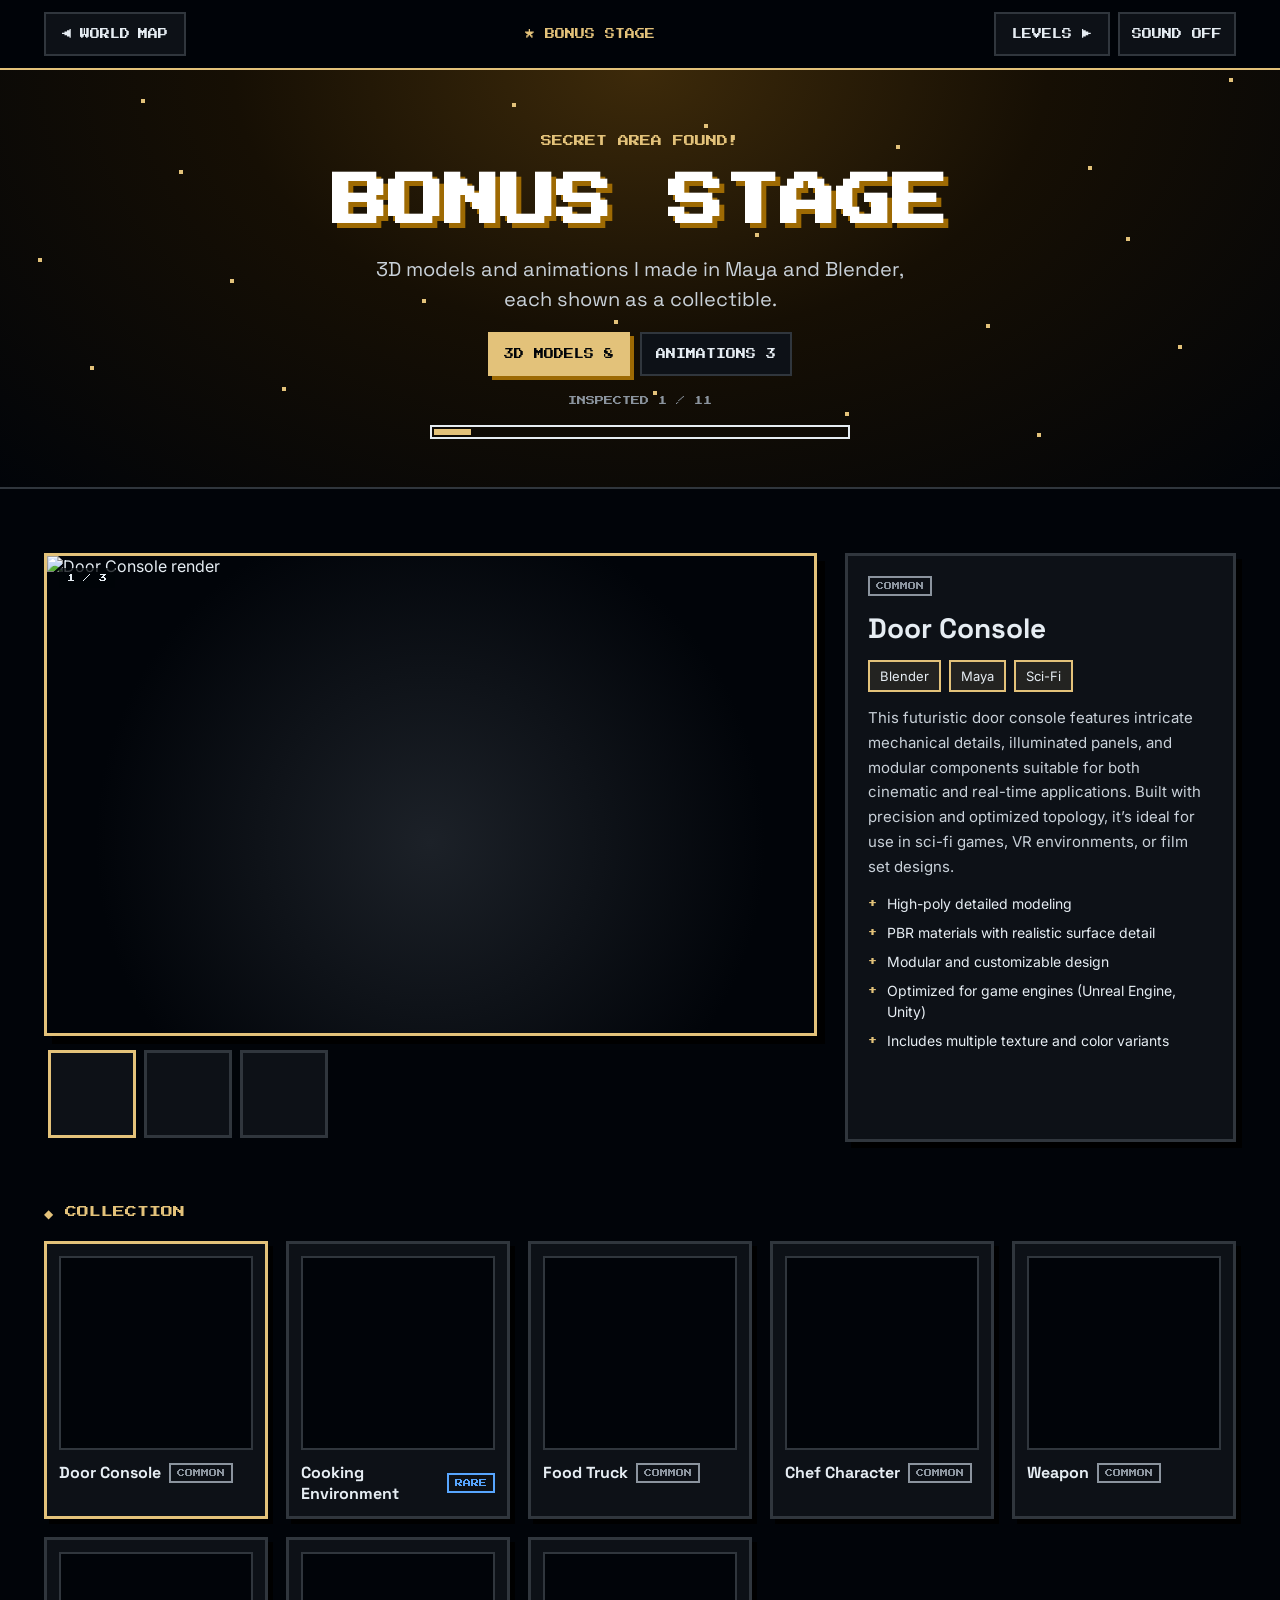
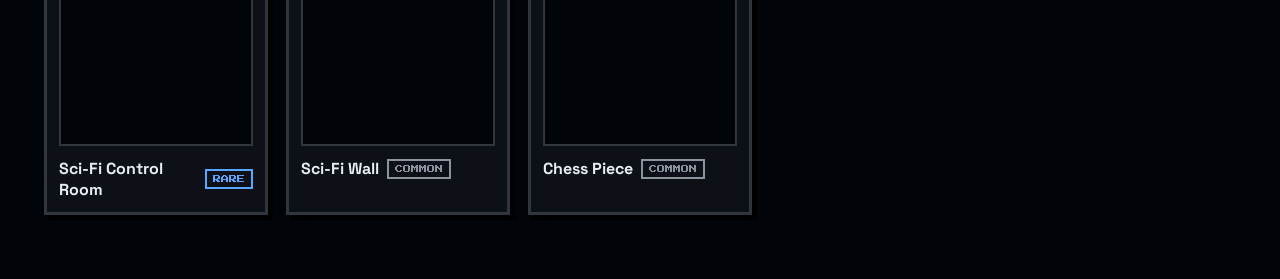
==== bonus.html @ 2e6eb554 "Initial commit: portfolio site Co-Authored-By: Claude Opus 5.5 <noreply@anthropic.com>" ====
<!doctype html>
<html lang="en">
<head>
<meta charset="utf-8">
<meta name="viewport" content="width=device-width, initial-scale=1">
<title>Bonus Stage — 3D Art &amp; Animation · AGSAPAULA</title>
<meta name="description" content="3D models and animations by Angelo Sapaula.">
<link rel="icon" href="data:image/svg+xml,%3Csvg xmlns='http://www.w3.org/2000/svg' viewBox='0 0 16 16'%3E%3Crect width='16' height='16' fill='%23E3C27A'/%3E%3Ctext x='8' y='12' font-size='9' text-anchor='middle' fill='%23010409' font-family='monospace' font-weight='bold'%3EAG%3C/text%3E%3C/svg%3E">
<link rel="preconnect" href="https://fonts.googleapis.com">
<link rel="preconnect" href="https://fonts.gstatic.com" crossorigin>
<link href="https://fonts.googleapis.com/css2?family=Press+Start+2P&family=Space+Grotesk:wght@500;700&family=Inter:wght@400;500;600&display=swap" rel="stylesheet">
<link rel="stylesheet" href="css/base.css">
<link rel="stylesheet" href="css/pages.css">
</head>
<body>

<header class="topbar gold">
  <div class="topbar-in">
    <a class="btn btn-ghost" href="index.html">◀ <span class="hide-sm">WORLD </span>MAP</a>
    <div class="topbar-mid"><span class="px" style="font-size:10px;color:#E3C27A">★ BONUS STAGE</span></div>
    <div class="topbar-right">
      <a class="btn btn-ghost" href="level.html">LEVELS ▶</a>
      <button type="button" class="btn btn-ghost sq hide-sm" id="soundBtn" aria-label="Turn chiptune sound on"><span data-sound-text>SOUND OFF</span></button>
    </div>
  </div>
</header>

<main>
  <section class="bonus-hero" aria-label="Bonus stage intro">
    <div id="stars" aria-hidden="true"></div>
    <div class="bonus-hero-in">
      <span class="px" style="font-size:11px;color:#E3C27A;animation:blink 1.2s steps(1) infinite">SECRET AREA FOUND!</span>
      <h1>BONUS STAGE</h1>
      <p class="display" style="margin:0;font-size:clamp(17px,2vw,20px);line-height:1.5;color:#C9D1D9;max-width:560px">3D models and animations I made in Maya and Blender, each shown as a collectible.</p>
      <div class="tabs" role="tablist" aria-label="Collection" id="tabs"></div>
      <span class="px" style="font-size:9px;color:#8B949E">INSPECTED <span id="got">0</span> / <span id="total">0</span></span>
      <div style="width:min(420px,100%);height:14px;border:2px solid #E6EDF3;padding:2px"><div id="gotBar" style="height:100%;width:0;background:#E3C27A;transition:width .4s"></div></div>
    </div>
  </section>

  <section class="section" aria-label="Inspect selected piece">
    <div class="container inspect">
      <div class="viewer">
        <div class="viewer-main" id="viewer"></div>
        <div class="viewer-thumbs" id="thumbs"></div>
      </div>
      <div class="details panel">
        <span class="rarity" id="dRarity" style="align-self:flex-start"></span>
        <h2 id="dTitle"></h2>
        <div class="tags" id="dTags"></div>
        <p id="dDesc"></p>
        <ul id="dFeat"></ul>
      </div>
    </div>
  </section>

  <section class="section" aria-label="Collection" style="padding-top:0">
    <div class="container">
      <span class="sec-label" style="color:#E3C27A">◆ COLLECTION</span>
      <div class="collection" id="collection"></div>
    </div>
  </section>
</main>

<script src="js/data.js"></script>
<script src="js/common.js"></script>
<script src="js/bonus.js"></script>
</body>
</html>
---- css/base.css ----
/* ===== Shared base: palette, fonts, buttons, keyframes ===== */
:root {
  --bg: #010409;
  --panel: #0D1117;
  --panel-2: #161B22;
  --line: #30363D;
  --line-2: #484F58;
  --text: #E6EDF3;
  --text-2: #C9D1D9;
  --muted: #8B949E;
  --blue: #1F6FEB;
  --blue-2: #58A6FF;
  --blue-3: #79C0FF;
  --green: #3FB950;
  --red: #F85149;
  --gold: #E3C27A;
  --purple: #A371F7;
  --pixel: 'Press Start 2P', monospace;
  --display: 'Space Grotesk', system-ui, sans-serif;
  --body: Inter, system-ui, -apple-system, Segoe UI, sans-serif;
  --mono: 'JetBrains Mono', ui-monospace, Consolas, monospace;
}
*, *::before, *::after { box-sizing: border-box; }
html { scroll-behavior: auto; }
body { margin: 0; background: var(--bg); color: var(--text); font-family: var(--body); -webkit-font-smoothing: antialiased; }
img { max-width: 100%; display: block; }
[hidden] { display: none !important; }
a { color: var(--blue-2); }
a:hover { color: var(--blue-3); }
button { font: inherit; }
:focus-visible { outline: 3px solid var(--blue-3); outline-offset: 3px; }

.px { font-family: var(--pixel); line-height: 1.5; }
.display { font-family: var(--display); }
.sr-only { position: absolute; width: 1px; height: 1px; padding: 0; margin: -1px; overflow: hidden; clip: rect(0 0 0 0); white-space: nowrap; border: 0; }

/* Pixel buttons */
.btn {
  font-family: var(--pixel); font-size: 10px; line-height: 1.4; text-decoration: none; cursor: pointer;
  display: inline-flex; align-items: center; justify-content: center; gap: 8px; min-height: 44px;
  padding: 12px 16px; border: 0; transition: transform .2s, box-shadow .2s, background .2s;
}
.btn:hover { transform: translate(-2px, -2px); }
.btn:active { transform: translate(2px, 2px); box-shadow: none !important; }
.btn-blue { background: var(--blue); color: #fff; box-shadow: 4px 4px 0 #000; }
.btn-blue:hover { color: #fff; }
.btn-white { background: #fff; color: var(--bg); box-shadow: 4px 4px 0 var(--blue); }
.btn-white:hover { color: var(--bg); }
.btn-ghost { background: var(--panel); color: var(--text); border: 2px solid var(--line); }
.btn-ghost:hover { color: var(--text); border-color: var(--blue-2); }
.btn-gold { background: var(--gold); color: var(--bg); box-shadow: 4px 4px 0 #9E6A03; }

.chip { display: inline-block; padding: 6px 10px; border: 2px solid var(--blue); background: rgba(31,111,235,.12); font-size: 13px; }

/* Pixel island (shared) */
.island { width: 124px; height: 76px; position: relative; flex: none; }
.island .i-ripple { position: absolute; left: -16px; right: -16px; top: 10px; height: 66px; border-radius: 50%; border: 2px solid rgba(121,192,255,.55); }
.island .i-cliff { position: absolute; left: 0; right: 0; top: 16px; height: 56px; border-radius: 50%; background: #7A5A2E; }
.island .i-sand { position: absolute; left: 0; right: 0; top: 4px; height: 56px; border-radius: 50%; background: #E3C27A; box-shadow: inset 0 -4px 0 #C9A55E; }
.island .i-grass { position: absolute; left: 14px; right: 14px; top: 9px; height: 40px; border-radius: 50%; background: #3FB950; box-shadow: inset 0 -5px 0 rgba(0,0,0,.18); }
.island .i-tree { position: absolute; shape-rendering: crispEdges; }
.island .i-tree.a { left: 20px; top: -6px; width: 20px; height: 26px; }
.island .i-tree.b { right: 22px; top: 2px; width: 16px; height: 21px; }
.island .i-sign { position: absolute; left: 50%; top: 20px; transform: translateX(-50%); font-family: var(--pixel); font-size: 11px; color: #fff; background: #6B4423; border: 2px solid #3D2412; padding: 4px 6px; box-shadow: 0 3px 0 #3D2412; }

@keyframes blink { 0%,49% { opacity: 1 } 50%,100% { opacity: 0 } }
@keyframes bob { 0%,100% { transform: translateY(0) } 50% { transform: translateY(-6px) } }
@keyframes ripple { 0% { transform: scale(.92); opacity: .7 } 100% { transform: scale(1.28); opacity: 0 } }
@keyframes waves { from { background-position: 0 0, 40px 25px } to { background-position: 80px 0, 120px 25px } }
@keyframes pop { from { opacity: 0; transform: translateY(18px) scale(.97) } to { opacity: 1; transform: none } }
@keyframes eq { 0%,100% { height: 4px } 50% { height: 12px } }
@keyframes twinkle { 0%,100% { opacity: .25 } 50% { opacity: 1 } }

.sea-waves { position: absolute; inset: 0; pointer-events: none;
  background-image: radial-gradient(ellipse 12px 3px at 50% 50%, rgba(121,192,255,.35) 60%, transparent 64%), radial-gradient(ellipse 8px 2px at 50% 50%, rgba(121,192,255,.22) 60%, transparent 64%);
  background-size: 80px 50px, 80px 50px; animation: waves 6s linear infinite; }

/* Modal (contact + lightbox) */
.modal { position: fixed; inset: 0; z-index: 200; display: none; align-items: center; justify-content: center; padding: 16px; background: rgba(1,4,9,.82); backdrop-filter: blur(6px); -webkit-backdrop-filter: blur(6px); }
.modal.open { display: flex; }
.modal-box { width: min(560px, 100%); max-height: calc(100vh - 32px); overflow: auto; background: var(--panel); border: 3px solid var(--blue); box-shadow: 8px 8px 0 #000; padding: 24px; display: flex; flex-direction: column; gap: 16px; animation: pop .3s ease both; }
.modal-head { display: flex; justify-content: space-between; align-items: center; gap: 12px; }
.modal-close { width: 44px; height: 44px; border: 2px solid var(--line); background: var(--bg); color: var(--text); cursor: pointer; font-family: var(--pixel); font-size: 12px; }
.field { display: flex; flex-direction: column; gap: 8px; }
.field label { font-family: var(--pixel); font-size: 9px; color: var(--muted); }
.field input, .field textarea { font: inherit; font-size: 16px; color: var(--text); background: var(--bg); border: 2px solid var(--line); padding: 12px; }
.field input:focus, .field textarea:focus { outline: none; border-color: var(--blue-2); }
.field textarea { min-height: 130px; resize: vertical; }
.form-status { font-size: 14px; min-height: 20px; }

@media (prefers-reduced-motion: reduce) {
  *, *::before, *::after { animation-duration: .001ms !important; animation-iteration-count: 1 !important; transition: none !important; }
}
---- css/pages.css ----
/* ===== Level page + Bonus stage ===== */
.topbar { position: sticky; top: 0; z-index: 50; background: rgba(1,4,9,.9); backdrop-filter: blur(12px); -webkit-backdrop-filter: blur(12px); border-bottom: 2px solid var(--blue); }
.topbar.gold { border-bottom-color: var(--gold); }
.topbar-in { max-width: 1240px; margin: 0 auto; padding: 12px 24px; display: flex; gap: 12px; align-items: center; justify-content: space-between; }
.topbar-mid { display: flex; align-items: center; gap: 14px; min-width: 0; overflow: hidden; white-space: nowrap; }
.topbar-right { display: flex; gap: 8px; align-items: center; }
.sq { min-width: 44px; padding: 0 12px; }
.container { max-width: 1240px; margin: 0 auto; padding: 0 24px; }
.section { padding: 64px 0; }
.sec-label { font-family: var(--pixel); font-size: 12px; display: block; margin-bottom: 20px; }
.sec-row { display: flex; justify-content: space-between; align-items: baseline; gap: 12px; flex-wrap: wrap; margin-bottom: 20px; }
.sec-row .sec-label { margin: 0; }
.panel { background: var(--panel); border: 3px solid var(--line); box-shadow: 6px 6px 0 #000; }

.reveal { opacity: 0; transform: translateY(32px); transition: opacity .6s ease, transform .6s ease; }
.reveal.in { opacity: 1; transform: none; }
@keyframes enter { from { opacity: 0; transform: translateY(16px) } to { opacity: 1; transform: none } }
.entering { animation: enter .45s ease both; }

/* Hero */
.lv-hero { position: relative; overflow: hidden; background: radial-gradient(ellipse at 70% 40%, #0D4A80 0%, #072A52 45%, #031326 100%); border-bottom: 2px solid var(--blue); }
.lv-hero-in { position: relative; max-width: 1240px; margin: 0 auto; padding: 72px 24px 64px; display: flex; flex-wrap: wrap; gap: 48px; align-items: center; }
.lv-hero-text { flex: 1 1 520px; min-width: 0; display: flex; flex-direction: column; gap: 20px; }
.lv-hero h1 { margin: 0; font-family: var(--pixel); font-size: clamp(26px, 5vw, 60px); line-height: 1.2; color: #fff; text-shadow: 5px 5px 0 var(--blue); word-break: break-word; }
.lv-hero .lead { margin: 0; font-family: var(--display); font-size: clamp(18px, 2vw, 21px); line-height: 1.5; max-width: 600px; }
.facts { display: grid; grid-template-columns: repeat(auto-fit, minmax(140px, 1fr)); gap: 8px; max-width: 640px; }
.facts div { background: rgba(1,4,9,.6); border: 2px solid var(--line); padding: 12px; display: flex; flex-direction: column; gap: 8px; }
.facts span { font-family: var(--pixel); font-size: 8px; color: var(--muted); }
.facts b { font-weight: 600; font-size: 15px; }
.lv-hero-art { flex: 0 1 420px; min-width: 0; position: relative; }
.cover-frame { position: relative; border: 3px solid var(--gold); box-shadow: 8px 8px 0 #000; background: var(--panel) center/cover no-repeat; aspect-ratio: 16/10; }
.cover-frame .island { position: absolute; left: -30px; bottom: -40px; transform: scale(1.3); animation: bob 4s ease-in-out infinite; }
.hero-actions { display: flex; flex-wrap: wrap; gap: 12px; padding-top: 6px; }

/* Cutscene */
.tv-frame { padding: 10px; background: #1C2128; border: 3px solid var(--line); box-shadow: 8px 8px 0 #000; }
.video-box { position: relative; width: 100%; aspect-ratio: 16/9; background: var(--panel); overflow: hidden; }
.video-box iframe { position: absolute; inset: 0; width: 100%; height: 100%; border: 0; }
.video-poster { position: absolute; inset: 0; width: 100%; height: 100%; border: 0; padding: 0; cursor: pointer; background: #0D1117 center/cover no-repeat; display: flex; align-items: center; justify-content: center; flex-direction: column; gap: 14px; color: #fff; }
.video-poster::before { content: ''; position: absolute; inset: 0; background: rgba(1,4,9,.45); transition: background .2s; }
.video-poster:hover::before { background: rgba(1,4,9,.25); }
.video-poster > * { position: relative; }
.video-poster svg { transition: transform .2s; filter: drop-shadow(0 6px 14px #000); }
.video-poster:hover svg { transform: scale(1.1); }

/* Quest log */
.quest { display: flex; flex-wrap: wrap; gap: 40px; }
.quest-l { flex: 1 1 260px; }
.quest-l h2 { margin: 0; font-family: var(--display); font-size: 34px; }
.quest-r { flex: 2 1 520px; min-width: 0; padding: 24px; display: flex; flex-direction: column; gap: 16px; }
.quest-r p { margin: 0; font-size: 17px; line-height: 1.7; color: var(--text-2); }
.contrib { border-left: 4px solid var(--green); padding: 4px 0 4px 16px; }
.contrib span { font-family: var(--pixel); font-size: 8px; color: var(--green); display: block; margin-bottom: 8px; }
.tags { display: flex; flex-wrap: wrap; gap: 8px; }

/* Abilities */
.grid-auto { display: grid; grid-template-columns: repeat(auto-fit, minmax(280px, 1fr)); gap: 18px; }
.ability { padding: 16px; display: flex; flex-direction: column; gap: 12px; transition: transform .25s, border-color .25s, box-shadow .25s; }
.ability:hover { transform: translateY(-4px); border-color: var(--blue-2); box-shadow: 0 12px 30px rgba(31,111,235,.25); }
.ability .thumb { aspect-ratio: 4/3; background: var(--bg) center/cover no-repeat; border: 2px solid var(--line); }
.ability .row { display: flex; justify-content: space-between; align-items: center; }
.ability .n { font-family: var(--pixel); font-size: 9px; color: var(--muted); }
.rarity { font-family: var(--pixel); font-size: 8px; padding: 4px 6px; border: 2px solid currentColor; }
.ability strong { font-family: var(--display); font-size: 18px; line-height: 1.35; }

/* Stats */
.stats-band { background: var(--panel); border-top: 2px solid var(--line); border-bottom: 2px solid var(--line); }
.stat { background: var(--bg); border: 3px solid var(--blue); padding: 20px; display: flex; flex-direction: column; gap: 12px; box-shadow: 6px 6px 0 #000; }
.stat .v { font-family: var(--pixel); font-size: 26px; color: #fff; text-shadow: 3px 3px 0 var(--blue); }
.stat .k { font-family: var(--pixel); font-size: 8px; line-height: 1.6; color: var(--muted); }

/* Boss */
.boss-box { background: var(--panel); border: 3px solid var(--red); box-shadow: 8px 8px 0 #000, 0 0 40px rgba(248,81,73,.12); padding: 24px; display: grid; grid-template-columns: repeat(auto-fit, minmax(240px, 1fr)); gap: 12px; }
.boss-box div { background: var(--bg); border: 2px solid var(--line); padding: 16px; display: flex; flex-direction: column; gap: 8px; }
.boss-box span { font-family: var(--pixel); font-size: 9px; }
.boss-box p { margin: 0; font-size: 15px; line-height: 1.6; color: var(--text-2); }

/* Loot gallery */
.loot-wrap { display: flex; flex-wrap: wrap; gap: 20px; align-items: flex-start; }
.loot-main { flex: 999 1 560px; min-width: 0; aspect-ratio: 16/9; border: 3px solid var(--gold); box-shadow: 6px 6px 0 #000; background: var(--panel) center/contain no-repeat; cursor: zoom-in; padding: 0; }
.loot-grid { flex: 1 1 280px; display: grid; grid-template-columns: repeat(3, minmax(0, 1fr)); gap: 8px; max-height: 520px; overflow: auto; padding: 4px; }
.loot-slot { aspect-ratio: 1; padding: 0; cursor: pointer; background: var(--panel) center/cover no-repeat; border: 3px solid var(--line); transition: border-color .2s, box-shadow .2s; }
.loot-slot:hover { border-color: var(--gold); }
.loot-slot.on { border-color: var(--gold); box-shadow: 0 0 16px rgba(227,194,122,.5); }

/* Source code */
.code-box { background: var(--bg); border: 3px solid var(--purple); box-shadow: 6px 6px 0 #000; }
.code-tabs { display: flex; gap: 4px; padding: 8px; background: var(--panel); border-bottom: 2px solid var(--line); overflow-x: auto; }
.code-tabs button { flex: none; height: 40px; padding: 0 14px; cursor: pointer; font-family: var(--mono); font-size: 13px; background: transparent; color: var(--text-2); border: 1px solid var(--line); }
.code-tabs button.on { background: var(--purple); color: var(--bg); border-color: var(--purple); }
.code-head { display: flex; justify-content: space-between; align-items: center; gap: 12px; padding: 12px 16px; border-bottom: 1px solid #21262D; }
.code-head span { font-size: 13px; color: var(--muted); }
.copy { font-family: var(--pixel); font-size: 8px; padding: 8px 10px; background: var(--panel); color: var(--text); border: 1px solid var(--line); cursor: pointer; }
pre.code { margin: 0; padding: 16px 20px; max-height: 520px; overflow: auto; font-family: var(--mono); font-size: 13px; line-height: 1.65; color: var(--text-2); tab-size: 4; }
pre.code .kw { color: #FF7B72; } pre.code .ty { color: #79C0FF; } pre.code .st { color: #A5D6FF; } pre.code .cm { color: #8B949E; font-style: italic; } pre.code .nu { color: #79C0FF; }

/* Level complete */
.complete { background: linear-gradient(var(--panel), var(--bg)); border-top: 2px solid var(--blue); }
.complete-in { padding: 64px 24px 80px; display: flex; flex-direction: column; align-items: center; gap: 24px; text-align: center; }
.complete-row { display: flex; flex-wrap: wrap; gap: 14px; justify-content: center; align-items: center; width: 100%; }
.nav-card { flex: 1 1 260px; max-width: 360px; min-height: 96px; display: flex; flex-direction: column; justify-content: center; gap: 8px; padding: 16px 20px; background: var(--panel); border: 3px solid var(--line); color: var(--text); text-decoration: none; transition: transform .25s, border-color .25s; }
.nav-card:hover { transform: translateY(-4px); border-color: var(--blue-2); color: var(--text); }
.nav-card.next { border-color: var(--green); align-items: flex-end; text-align: right; }
.nav-card span { font-family: var(--pixel); font-size: 8px; color: var(--muted); }
.nav-card.next span { color: var(--green); }
.nav-card b { font-family: var(--display); font-size: 20px; }

/* Lightbox */
.lightbox img { max-width: min(1200px, 100%); max-height: calc(100vh - 120px); border: 3px solid var(--gold); background: var(--panel); }
.lightbox .lb-in { display: flex; flex-direction: column; align-items: center; gap: 12px; }
.lightbox .lb-bar { display: flex; gap: 8px; align-items: center; }

/* Bonus stage */
.bonus-hero { position: relative; overflow: hidden; background: radial-gradient(ellipse at 50% 0%, #3D2A0A 0%, #160F04 45%, #010409 100%); border-bottom: 2px solid var(--line); }
.bonus-hero-in { position: relative; max-width: 1240px; margin: 0 auto; padding: 64px 24px 48px; display: flex; flex-direction: column; align-items: center; gap: 18px; text-align: center; }
.bonus-hero h1 { margin: 0; font-family: var(--pixel); font-size: clamp(26px, 4.6vw, 56px); line-height: 1.2; color: #fff; text-shadow: 5px 5px 0 #9E6A03; }
.star { position: absolute; width: 4px; height: 4px; background: var(--gold); animation: twinkle 2s infinite; }
.tabs { display: flex; flex-wrap: wrap; gap: 10px; justify-content: center; }
.tab { font-family: var(--pixel); font-size: 10px; min-height: 44px; padding: 0 14px; cursor: pointer; background: var(--panel); color: var(--text); border: 2px solid var(--line); }
.tab.on { background: var(--gold); color: var(--bg); border-color: var(--gold); box-shadow: 4px 4px 0 #9E6A03; }
.inspect { display: flex; flex-wrap: wrap; gap: 28px; align-items: stretch; }
.viewer { flex: 3 1 560px; min-width: 0; display: flex; flex-direction: column; gap: 10px; }
.viewer-main { position: relative; aspect-ratio: 16/10; border: 3px solid var(--gold); box-shadow: 8px 8px 0 #000; background: radial-gradient(circle at 50% 60%, #1C2128, #010409 70%); overflow: hidden; }
.viewer-main img, .viewer-main iframe { position: absolute; inset: 0; width: 100%; height: 100%; object-fit: contain; border: 0; }
.viewer-main .vtag { position: absolute; left: 12px; top: 12px; font-family: var(--pixel); font-size: 8px; color: var(--text); background: rgba(1,4,9,.75); padding: 6px 8px; z-index: 2; }
.viewer-thumbs { display: flex; gap: 8px; overflow-x: auto; padding: 4px; }
.viewer-thumbs button { flex: none; width: 88px; aspect-ratio: 1; padding: 0; cursor: pointer; background: var(--panel) center/cover no-repeat; border: 3px solid var(--line); }
.viewer-thumbs button.on { border-color: var(--gold); }
.viewer-thumbs .vid { display: flex; align-items: center; justify-content: center; font-family: var(--pixel); font-size: 8px; color: #fff; background: var(--blue); border-color: var(--blue); }
.details { flex: 1 1 320px; min-width: 0; padding: 20px; display: flex; flex-direction: column; gap: 14px; }
.details h2 { margin: 0; font-family: var(--display); font-size: 28px; }
.details p { margin: 0; font-size: 15px; line-height: 1.65; color: var(--text-2); }
.details ul { margin: 0; padding: 0; list-style: none; display: flex; flex-direction: column; gap: 8px; }
.details li { display: flex; gap: 10px; font-size: 14px; line-height: 1.5; }
.details li::before { content: '+'; font-family: var(--pixel); font-size: 9px; color: var(--gold); padding-top: 4px; }
.collection { display: grid; grid-template-columns: repeat(auto-fill, minmax(220px, 1fr)); gap: 18px; }
.collectible { display: flex; flex-direction: column; gap: 12px; padding: 12px; cursor: pointer; background: var(--panel); border: 3px solid var(--line); box-shadow: 5px 5px 0 #000; color: var(--text); text-align: left; transition: transform .25s, border-color .25s, box-shadow .25s; }
.collectible:hover { transform: translateY(-4px) rotate(-.5deg); border-color: var(--gold); box-shadow: 0 12px 30px rgba(227,194,122,.2); }
.collectible.on { border-color: var(--gold); }
.collectible .thumb { aspect-ratio: 1; width: 100%; background: var(--bg) center/cover no-repeat; border: 2px solid var(--line); }
.collectible .row { display: flex; justify-content: space-between; align-items: center; gap: 8px; }
.collectible b { font-family: var(--display); font-size: 16px; }

@media (max-width: 640px) {
  .topbar-in { padding: 10px 12px; gap: 8px; }
  .topbar-mid .px:last-child { display: none; }
  .hide-sm { display: none !important; }
  .container { padding: 0 16px; }
  .section { padding: 44px 0; }
  .lv-hero-in { padding: 44px 16px 48px; gap: 32px; }
  .cover-frame .island { display: none; }
  .quest-r { padding: 16px; }
  .loot-grid { grid-template-columns: repeat(4, minmax(0, 1fr)); max-height: none; }
  .boss-box { padding: 14px; }
  pre.code { font-size: 12px; }
  .bonus-hero-in { padding: 44px 16px 36px; }
  .collection { grid-template-columns: repeat(2, minmax(0, 1fr)); gap: 10px; }
  .collectible { padding: 8px; gap: 8px; }
  .collectible .row { flex-direction: column; align-items: flex-start; }
  .collectible b { font-size: 14px; }
  .grid-auto { grid-template-columns: 1fr 1fr; gap: 10px; }
  .ability { padding: 10px; gap: 8px; }
  .ability strong { font-size: 14px; }
}
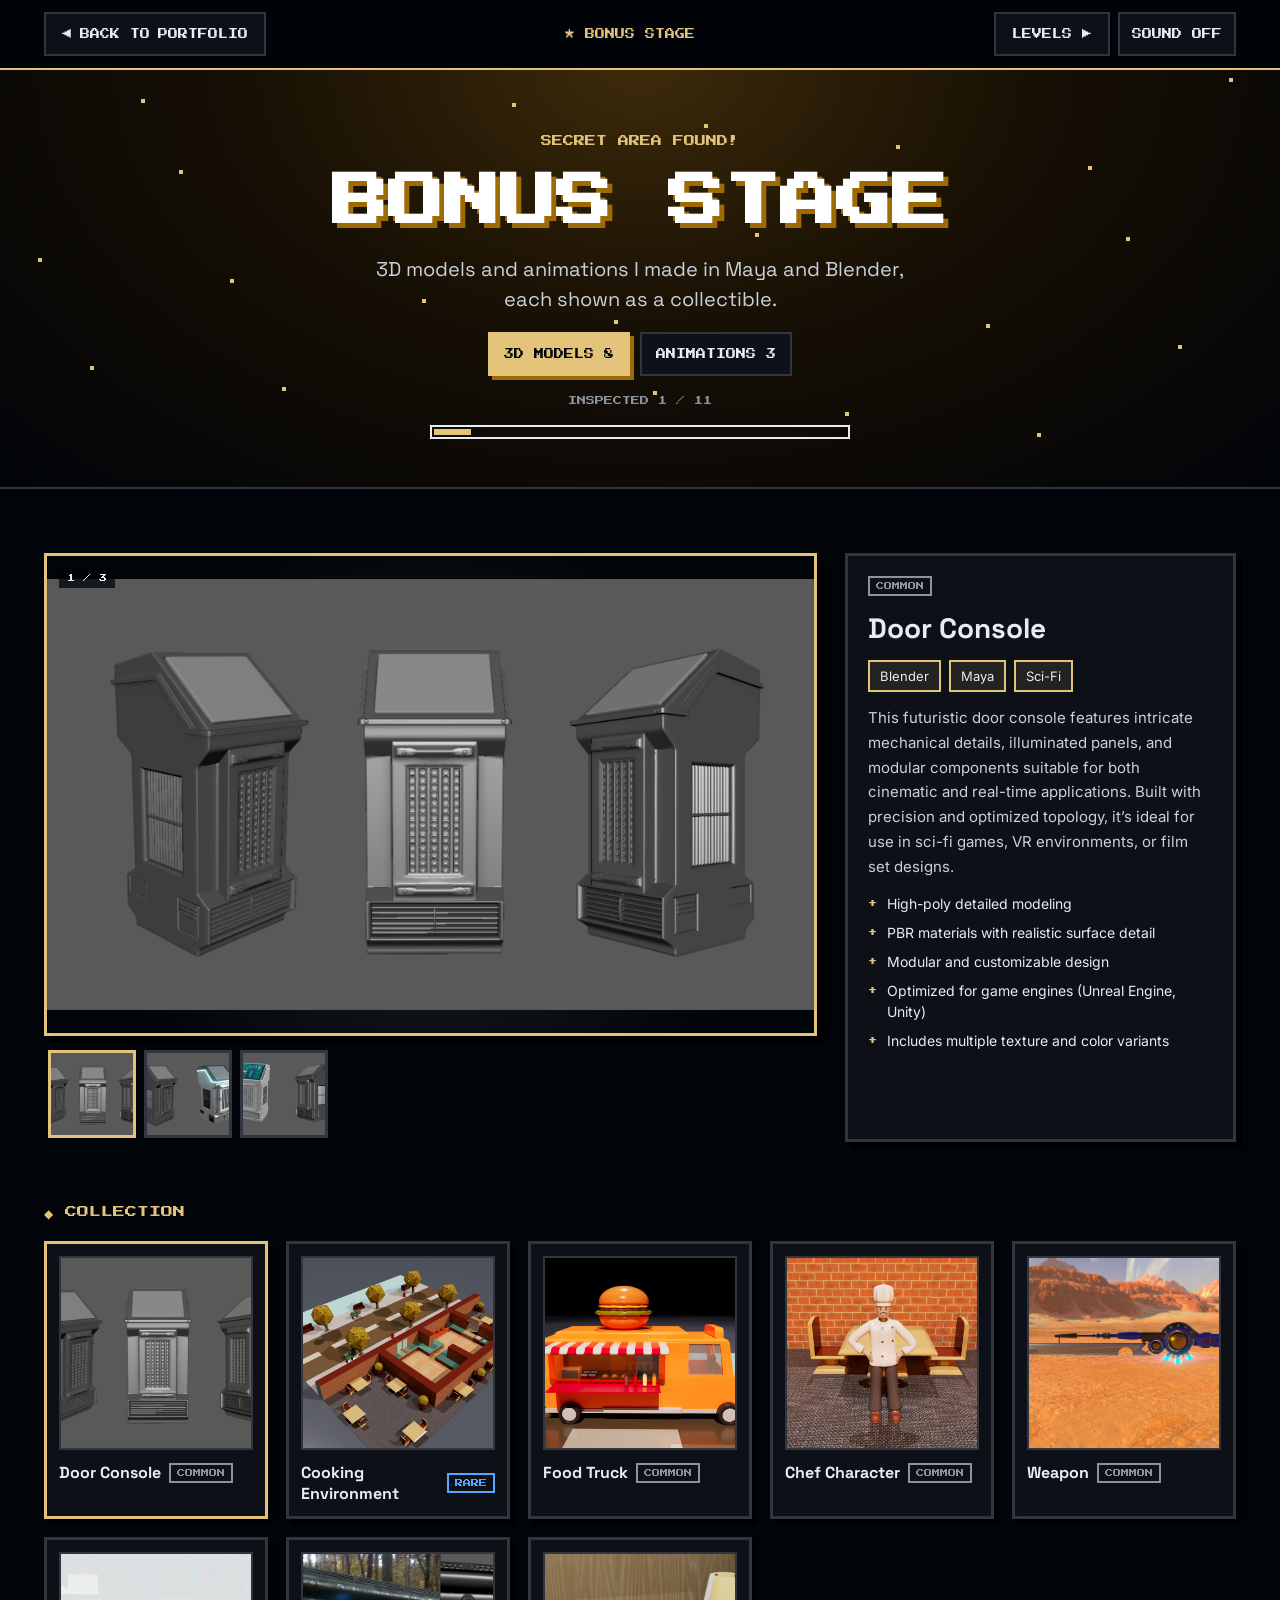
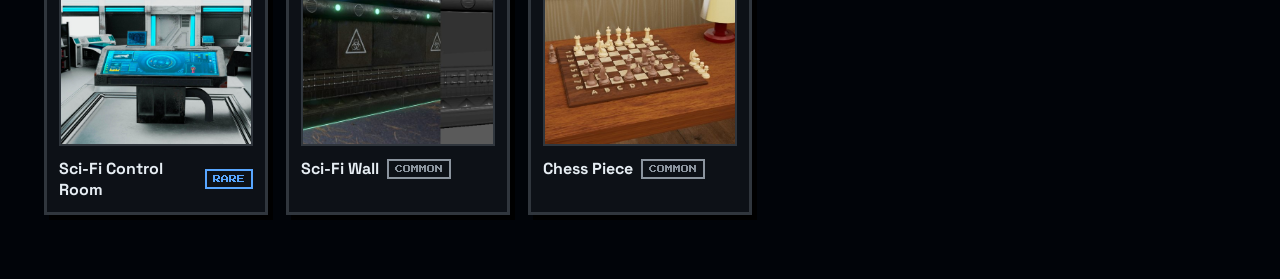
==== commit d5010e5c: "Redesign home page with intro, side dock nav and featured project - New home page: TV/console intro," ====
--- a/bonus.html
+++ b/bonus.html
@@ -5,7 +5,7 @@
 <meta name="viewport" content="width=device-width, initial-scale=1">
 <title>Bonus Stage — 3D Art &amp; Animation · AGSAPAULA</title>
 <meta name="description" content="3D models and animations by Angelo Sapaula.">
-<link rel="icon" href="data:image/svg+xml,%3Csvg xmlns='http://www.w3.org/2000/svg' viewBox='0 0 16 16'%3E%3Crect width='16' height='16' fill='%23E3C27A'/%3E%3Ctext x='8' y='12' font-size='9' text-anchor='middle' fill='%23010409' font-family='monospace' font-weight='bold'%3EAG%3C/text%3E%3C/svg%3E">
+<link rel="icon" type="image/svg+xml" href="favicon.svg">
 <link rel="preconnect" href="https://fonts.googleapis.com">
 <link rel="preconnect" href="https://fonts.gstatic.com" crossorigin>
 <link href="https://fonts.googleapis.com/css2?family=Press+Start+2P&family=Space+Grotesk:wght@500;700&family=Inter:wght@400;500;600&display=swap" rel="stylesheet">
@@ -16,7 +16,7 @@
 
 <header class="topbar gold">
   <div class="topbar-in">
-    <a class="btn btn-ghost" href="index.html">◀ <span class="hide-sm">WORLD </span>MAP</a>
+    <a class="btn btn-ghost" href="index.html?level=9">◀ <span class="hide-sm">BACK TO </span>PORTFOLIO</a>
     <div class="topbar-mid"><span class="px" style="font-size:10px;color:#E3C27A">★ BONUS STAGE</span></div>
     <div class="topbar-right">
       <a class="btn btn-ghost" href="level.html">LEVELS ▶</a>
--- a/css/pages.css
+++ b/css/pages.css
@@ -30,6 +30,20 @@
 .lv-hero-art { flex: 0 1 420px; min-width: 0; position: relative; }
 .cover-frame { position: relative; border: 3px solid var(--gold); box-shadow: 8px 8px 0 #000; background: var(--panel) center/cover no-repeat; aspect-ratio: 16/10; }
 .cover-frame .island { position: absolute; left: -30px; bottom: -40px; transform: scale(1.3); animation: bob 4s ease-in-out infinite; }
+.lv-hero.sky-hero { background: var(--sky); border-bottom: 0; }
+.lv-hero.sky-hero .sea-waves { display: none; }
+.lv-hero.sky-hero::before { content: ''; position: absolute; inset: 0 0 30% 0; pointer-events: none; opacity: var(--stars, 0); background-image: radial-gradient(#fff 1px, transparent 1.4px), radial-gradient(#CFE3FF 1px, transparent 1.4px), radial-gradient(#fff .8px, transparent 1.2px); background-size: 160px 120px, 110px 90px, 70px 60px; background-position: 0 0, 50px 40px, 20px 15px; }
+.lv-hero.sky-hero::after { content: ''; position: absolute; inset: 0; pointer-events: none; background: linear-gradient(90deg, rgba(1,4,9,.55) 0%, rgba(1,4,9,.28) 45%, rgba(1,4,9,0) 70%), linear-gradient(180deg, rgba(13,17,23,0) 70%, var(--bg, #0D1117) 100%); }
+.lv-hero.sky-hero .lv-hero-in { z-index: 1; padding-bottom: 120px; }
+.lv-hero.sky-hero h1 { text-shadow: 5px 5px 0 #26317E, 0 2px 14px rgba(1,4,9,.5); }
+.lv-hero.sky-hero .lead { text-shadow: 0 1px 2px rgba(1,4,9,.7), 0 0 12px rgba(1,4,9,.45); color: #fff; }
+.lv-hero.sky-hero #hWorld { color: #fff !important; text-shadow: 0 1px 2px rgba(1,4,9,.8); }
+.hero-island { position: absolute; left: 50%; bottom: -96px; width: 300px; height: 232px; transform: translateX(-50%); z-index: 2; pointer-events: none; animation: islandBobH 4.5s ease-in-out infinite; }
+.hero-island .pix-island { position: absolute; inset: 0; width: 100%; height: 100%; shape-rendering: crispEdges; overflow: visible; filter: drop-shadow(0 10px 10px rgba(0,0,0,.35)); }
+.hero-island-glow { position: absolute; left: 50%; top: 62%; width: 460px; height: 170px; margin: -85px 0 0 -230px; border-radius: 50%; background: radial-gradient(ellipse, rgba(140,210,255,.28), rgba(140,210,255,0) 70%); }
+.lv-hero-art { padding-bottom: 150px; }
+.cover-frame { z-index: 3; }
+@keyframes islandBobH { 0%, 100% { transform: translateX(-50%) translateY(0) } 50% { transform: translateX(-50%) translateY(-8px) } }
 .hero-actions { display: flex; flex-wrap: wrap; gap: 12px; padding-top: 6px; }
 
 /* Cutscene */
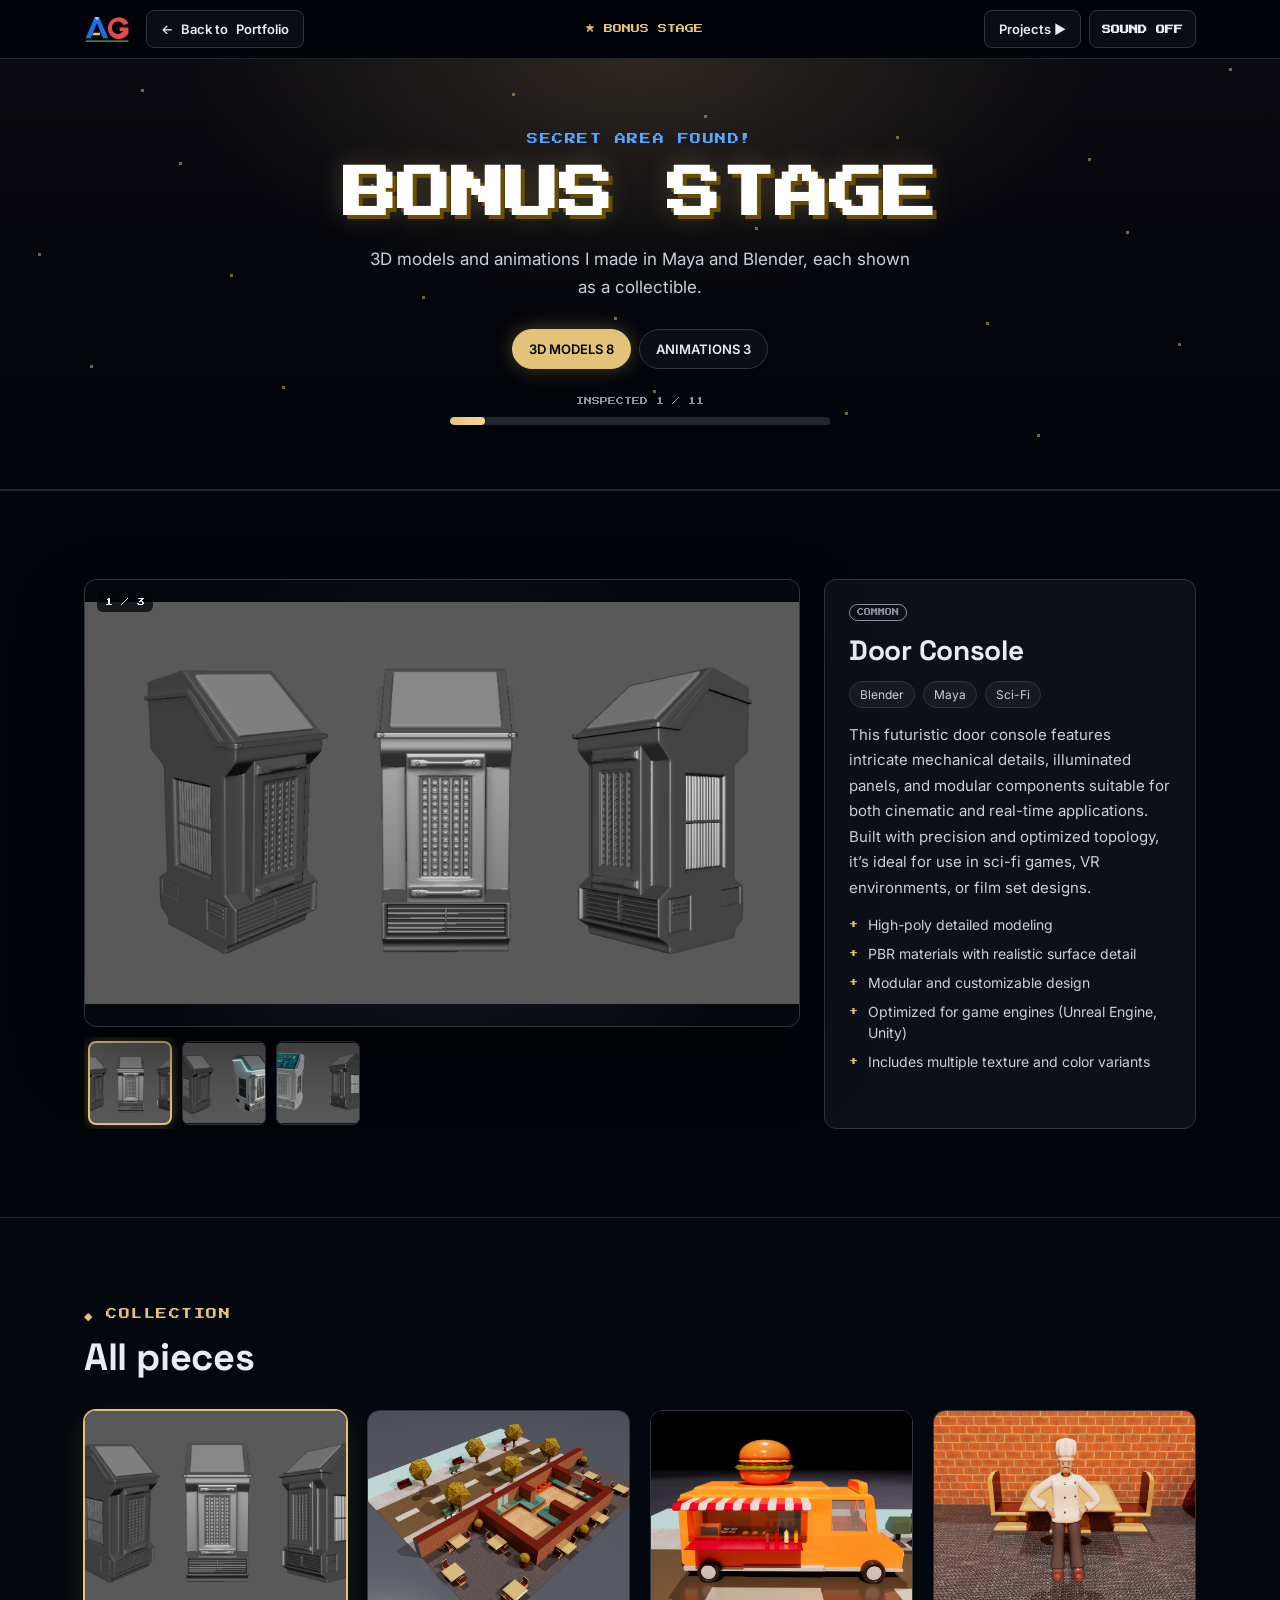
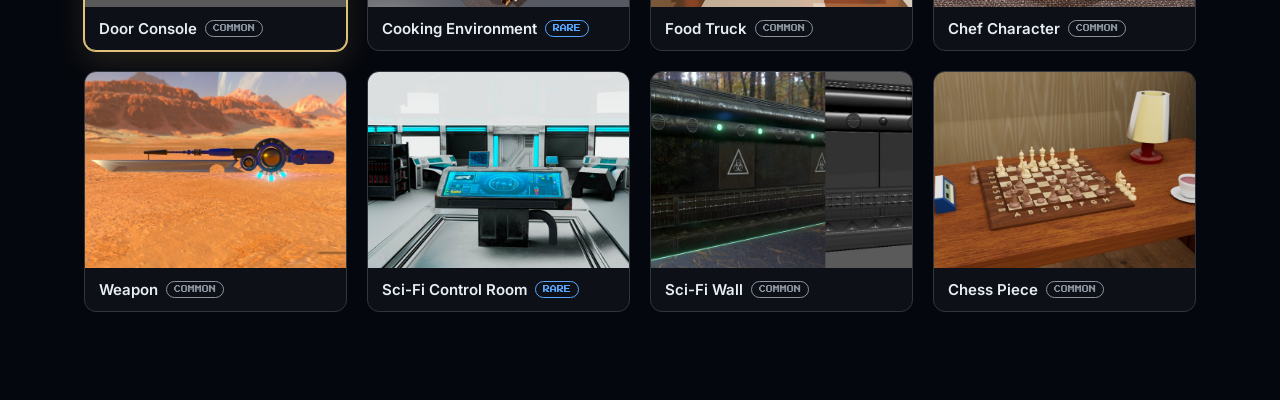
==== commit 224525b6: "Restyle project and bonus pages, add console-style project picker, LinkedIn - Project pages match th" ====
--- a/bonus.html
+++ b/bonus.html
@@ -11,15 +11,19 @@
 <link href="https://fonts.googleapis.com/css2?family=Press+Start+2P&family=Space+Grotesk:wght@500;700&family=Inter:wght@400;500;600&display=swap" rel="stylesheet">
 <link rel="stylesheet" href="css/base.css">
 <link rel="stylesheet" href="css/pages.css">
+<link rel="stylesheet" href="css/level.css">
 </head>
-<body>
+<body class="lv bonus-page">
 
-<header class="topbar gold">
+<header class="topbar">
   <div class="topbar-in">
-    <a class="btn btn-ghost" href="index.html?level=9">◀ <span class="hide-sm">BACK TO </span>PORTFOLIO</a>
-    <div class="topbar-mid"><span class="px" style="font-size:10px;color:#E3C27A">★ BONUS STAGE</span></div>
+    <div class="lv-brand">
+      <a href="index.html" aria-label="Angelo Sapaula, home"><img src="logo.svg" alt="" width="46" height="28"></a>
+      <a class="btn btn-ghost" href="index.html?level=9">← <span class="hide-sm">Back to </span>Portfolio</a>
+    </div>
+    <div class="topbar-mid"><span class="px" id="tbLevel" style="color:var(--gold)">★ BONUS STAGE</span></div>
     <div class="topbar-right">
-      <a class="btn btn-ghost" href="level.html">LEVELS ▶</a>
+      <a class="btn btn-ghost" href="level.html">Projects ▶</a>
       <button type="button" class="btn btn-ghost sq hide-sm" id="soundBtn" aria-label="Turn chiptune sound on"><span data-sound-text>SOUND OFF</span></button>
     </div>
   </div>
@@ -29,12 +33,14 @@
   <section class="bonus-hero" aria-label="Bonus stage intro">
     <div id="stars" aria-hidden="true"></div>
     <div class="bonus-hero-in">
-      <span class="px" style="font-size:11px;color:#E3C27A;animation:blink 1.2s steps(1) infinite">SECRET AREA FOUND!</span>
+      <span class="eyebrow px bonus-found">SECRET AREA FOUND!</span>
       <h1>BONUS STAGE</h1>
-      <p class="display" style="margin:0;font-size:clamp(17px,2vw,20px);line-height:1.5;color:#C9D1D9;max-width:560px">3D models and animations I made in Maya and Blender, each shown as a collectible.</p>
+      <p class="lead">3D models and animations I made in Maya and Blender, each shown as a collectible.</p>
       <div class="tabs" role="tablist" aria-label="Collection" id="tabs"></div>
-      <span class="px" style="font-size:9px;color:#8B949E">INSPECTED <span id="got">0</span> / <span id="total">0</span></span>
-      <div style="width:min(420px,100%);height:14px;border:2px solid #E6EDF3;padding:2px"><div id="gotBar" style="height:100%;width:0;background:#E3C27A;transition:width .4s"></div></div>
+      <div class="bonus-progress">
+        <span class="px">INSPECTED <span id="got">0</span> / <span id="total">0</span></span>
+        <div class="bonus-bar"><div id="gotBar"></div></div>
+      </div>
     </div>
   </section>
 
@@ -54,9 +60,9 @@
     </div>
   </section>
 
-  <section class="section" aria-label="Collection" style="padding-top:0">
+  <section class="section" aria-label="Collection">
     <div class="container">
-      <span class="sec-label" style="color:#E3C27A">◆ COLLECTION</span>
+      <div class="lv-head"><div><p class="eyebrow px" style="color:var(--gold)">◆ COLLECTION</p><h2>All pieces</h2></div></div>
       <div class="collection" id="collection"></div>
     </div>
   </section>
--- a/css/level.css
+++ b/css/level.css
@@ -0,0 +1,225 @@
+/* ===== Project (level) page — same look as the home page (css/site.css):
+   dark surfaces, 1px borders, 12px corners, pixel eyebrows over Space Grotesk headings.
+   Loaded after base.css + pages.css and scoped to body.lv, so the bonus page keeps its own style. ===== */
+.lv { --surface: #0D1117; --surface-2: #161B22; --border: #30363D; --border-soft: #21262D; --body-c: #C9D1D9; }
+
+/* ---------- Top bar ---------- */
+.lv .topbar { background: rgba(1, 4, 9, .88); border-bottom: 1px solid var(--border-soft); }
+.lv .topbar-in { max-width: 1160px; padding: 10px 24px; }
+.lv-brand { display: flex; align-items: center; gap: 16px; flex: none; }
+.lv-brand img { display: block; height: 28px; width: auto; }
+.lv .topbar .btn { font: 600 13px/1 var(--body); min-height: 38px; padding: 0 14px; border-radius: 8px; border: 1px solid var(--border); background: rgba(13, 17, 23, .8); color: var(--text); box-shadow: none; transform: none; }
+.lv .topbar .btn:hover { border-color: var(--muted); }
+.lv .topbar .btn.sq { min-width: 38px; padding: 0 12px; font-family: var(--pixel); font-size: 9px; }
+.lv .topbar .btn.on { border-color: var(--green); color: var(--green); }
+.lv #tbLevel { font-size: 9px; color: var(--green); }
+.lv #tbTitle { font-size: 9px; color: #fff; }
+
+/* ---------- Hero: night sky like the home hero (no island) ---------- */
+.lv .lv-hero { background: radial-gradient(ellipse 60% 80% at 78% 35%, rgba(31, 111, 235, .16), rgba(31, 111, 235, 0) 65%), linear-gradient(#060B18, #010409 85%); border-bottom: 1px solid var(--border-soft); }
+.lv .lv-hero::before { content: ''; position: absolute; inset: 0 0 25% 0; pointer-events: none; opacity: .55;
+  background-image: radial-gradient(#fff 1px, transparent 1.4px), radial-gradient(#CFE3FF 1px, transparent 1.4px), radial-gradient(#fff .8px, transparent 1.2px);
+  background-size: 170px 130px, 110px 90px, 70px 60px; background-position: 0 0, 55px 40px, 20px 15px;
+  -webkit-mask-image: linear-gradient(#000, transparent); mask-image: linear-gradient(#000, transparent); }
+.lv .lv-hero-in { max-width: 1160px; padding: 72px 24px 80px; gap: 56px; z-index: 1; }
+.lv .lv-hero-text { gap: 0; }
+.lv .eyebrow { display: block; font-size: 11px; line-height: 1.6; letter-spacing: .14em; color: var(--blue-2); margin: 0 0 14px; }
+.lv .lv-hero h1 { font-size: clamp(26px, 4.4vw, 54px); text-shadow: 4px 4px 0 #0B3D91, 0 0 24px rgba(88, 166, 255, .25); margin: 0 0 20px; }
+.lv .lv-hero .lead { font-family: var(--body); font-size: 17px; line-height: 1.65; color: var(--body-c); margin: 0 0 26px; }
+.lv .facts { display: inline-grid; grid-template-columns: repeat(4, auto); gap: 0; max-width: 100%; width: fit-content; margin-bottom: 26px; border: 2px solid rgba(88, 166, 255, .35); background: rgba(1, 4, 9, .55); }
+.lv .facts div { background: none; border: 0; border-right: 2px solid rgba(88, 166, 255, .2); padding: 10px 16px; gap: 8px; }
+.lv .facts div:last-child { border-right: 0; }
+.lv .facts span { font-size: 7px; }
+.lv .facts b { font-family: var(--pixel); font-weight: 400; font-size: 11px; line-height: 1.5; color: var(--gold); }
+.lv .hero-actions { gap: 14px; padding: 0; }
+.lv .btn-px { display: inline-flex; align-items: center; gap: 8px; padding: 13px 16px; font-size: 10px; line-height: 1; text-transform: uppercase; text-decoration: none; color: var(--text); background: rgba(13, 17, 23, .85); border: 3px solid var(--border); box-shadow: 4px 4px 0 #000; transition: transform .12s, box-shadow .12s, border-color .15s, background .15s; }
+.lv .btn-px:hover { color: var(--text); border-color: var(--blue-2); transform: translate(-1px, -1px); box-shadow: 5px 5px 0 #000; }
+.lv .btn-px:active { transform: translate(3px, 3px); box-shadow: 1px 1px 0 #000; }
+.lv .btn-px-primary { color: #fff; background: var(--blue); border-color: #79B8FF; }
+.lv .btn-px-primary:hover { color: #fff; background: #2F7DF0; border-color: #fff; }
+.lv .lv-hero-art { flex: 0 1 460px; padding-bottom: 0; }
+.lv .cover-frame { border: 1px solid var(--border); border-radius: 12px; box-shadow: 0 30px 70px rgba(0, 0, 0, .6), 0 0 0 1px rgba(88, 166, 255, .06); }
+.lv-corner { position: absolute; width: 14px; height: 14px; border: 3px solid var(--blue-2); z-index: 1; }
+.lv-corner.tl { top: 10px; left: 10px; border-right: 0; border-bottom: 0; }
+.lv-corner.tr { top: 10px; right: 10px; border-left: 0; border-bottom: 0; }
+.lv-corner.bl { bottom: 10px; left: 10px; border-right: 0; border-top: 0; }
+.lv-corner.br { bottom: 10px; right: 10px; border-left: 0; border-top: 0; }
+.lv-best { position: absolute; right: 12px; top: -14px; z-index: 2; font-size: 9px; padding: 7px 9px; background: var(--gold); color: #010409; box-shadow: 3px 3px 0 #6B4E00; }
+
+/* ---------- Sections ---------- */
+.lv .container { max-width: 1160px; }
+.lv .section { padding: 88px 0; border-top: 1px solid var(--border-soft); }
+.lv .section:nth-of-type(odd) { background: #04070D; }
+.lv h2 { font: 700 clamp(26px, 3vw, 38px)/1.12 var(--display); margin: 0; letter-spacing: -.01em; }
+.lv-head { display: flex; justify-content: space-between; align-items: flex-end; gap: 16px; flex-wrap: wrap; margin-bottom: 32px; }
+.lv-head .eyebrow { margin-bottom: 12px; }
+.lv-head .btn { font: 600 13px/1 var(--body); min-height: 38px; padding: 0 14px; border-radius: 8px; border: 1px solid var(--border); background: transparent; color: var(--text); box-shadow: none; transform: none; }
+.lv-head .btn:hover { border-color: var(--muted); }
+.lv-note { font-size: 14px; color: var(--muted); margin: 0; }
+.lv .panel { background: var(--surface); border: 1px solid var(--border); border-radius: 12px; box-shadow: none; }
+
+/* Cutscene */
+.lv .tv-frame { padding: 8px; background: var(--surface); border: 1px solid var(--border); border-radius: 14px; box-shadow: 0 30px 70px rgba(0, 0, 0, .45); }
+.lv .video-box { border-radius: 8px; }
+
+/* Quest log */
+.lv .quest { gap: 48px; }
+.lv .quest-l .eyebrow { margin-bottom: 12px; }
+.lv .quest-r { padding: 28px; gap: 20px; }
+.lv .quest-r p { font-size: 16px; line-height: 1.75; color: var(--body-c); }
+.lv .contrib { border-left: 3px solid var(--green); padding: 2px 0 2px 16px; }
+.lv .contrib p { font-size: 15px; line-height: 1.7; }
+.lv .contrib span { font-size: 7px; }
+.lv .chip { padding: 5px 10px; border: 1px solid var(--border); background: var(--surface-2); color: var(--body-c); font-size: 12px; border-radius: 999px; }
+
+/* Abilities */
+.lv .grid-auto { gap: 20px; }
+.lv .ability { padding: 14px; gap: 12px; }
+.lv .ability:hover { transform: translateY(-2px); border-color: #484F58; box-shadow: none; }
+.lv .ability .thumb { border: 0; border-radius: 8px; }
+.lv .ability .n { font-size: 8px; }
+.lv .rarity { font-size: 7px; padding: 4px 7px; border: 1px solid currentColor; border-radius: 999px; }
+.lv .ability strong { font-size: 17px; font-weight: 700; }
+
+/* Stats + boss */
+.lv .stat { background: var(--surface); border: 1px solid var(--border); border-radius: 12px; box-shadow: none; }
+.lv .stat .v { font-size: 24px; text-shadow: 3px 3px 0 #0B3D91; }
+.lv .boss-box { border: 1px solid rgba(248, 81, 73, .5); border-radius: 12px; box-shadow: 0 0 40px rgba(248, 81, 73, .08); }
+.lv .boss-box div { border: 1px solid var(--border); border-radius: 8px; }
+
+/* Screenshots */
+.lv .loot-main { border: 1px solid var(--border); border-radius: 12px; box-shadow: 0 30px 70px rgba(0, 0, 0, .45); background-color: #05080D; }
+.lv .loot-grid { gap: 10px; }
+.lv .loot-slot { border: 2px solid transparent; border-radius: 8px; outline: 1px solid var(--border); outline-offset: -1px; }
+.lv .loot-slot:hover { border-color: var(--muted); }
+.lv .loot-slot.on { border-color: var(--blue-2); outline-color: transparent; box-shadow: 0 0 16px rgba(88, 166, 255, .35); }
+
+/* Source code */
+.lv .code-box { border: 1px solid var(--border); border-radius: 12px; box-shadow: none; overflow: hidden; }
+.lv .code-tabs { background: var(--surface); border-bottom: 1px solid var(--border-soft); padding: 8px; gap: 6px; }
+.lv .code-tabs button { height: 34px; border-radius: 6px; border: 1px solid var(--border); font-size: 12px; }
+.lv .code-tabs button.on { background: var(--purple); color: #010409; border-color: var(--purple); }
+.lv .code-head { border-bottom: 1px solid var(--border-soft); }
+.lv .copy { font: 600 12px/1 var(--body); padding: 8px 12px; border-radius: 6px; border: 1px solid var(--border); background: var(--surface-2); }
+.lv pre.code { background: #010409; }
+
+/* Explore other projects (end of page) */
+.lv .complete { background: #04070D; border-top: 1px solid var(--border-soft); }
+.lv .complete-in { padding: 88px 24px 96px; gap: 20px; }
+.lv-complete { font-size: clamp(15px, 2.6vw, 32px); line-height: 1.5; text-align: center; color: #fff; text-shadow: 4px 4px 0 #0B3D91, 0 0 24px rgba(88, 166, 255, .25); }
+.lv .complete-in { gap: 14px; }
+.lv-complete { margin-bottom: 4px; }
+
+/* Console-style level shelf (js/level.js): square app tiles, the selected one grows and lights up */
+.shelf { --tile: 132px; width: 100%; display: flex; align-items: center; gap: 22px; overflow-x: auto; padding: 46px max(24px, calc(50% - var(--tile) / 2)); margin-top: 6px; scrollbar-width: none; outline: none;
+  -webkit-mask-image: linear-gradient(90deg, transparent, #000 12%, #000 88%, transparent); mask-image: linear-gradient(90deg, transparent, #000 12%, #000 88%, transparent); }
+.shelf::-webkit-scrollbar { display: none; }
+.shelf { cursor: grab; user-select: none; -webkit-user-select: none; }
+.shelf.dragging { cursor: grabbing; }
+.shelf.dragging .tile { pointer-events: none; }
+.tile { position: relative; flex: none; width: var(--tile); aspect-ratio: 1; padding: 0; cursor: pointer; border: 1px solid var(--border); border-radius: 18px; background: var(--surface) center / cover no-repeat; opacity: .5; filter: saturate(.7);
+  transition: transform .3s cubic-bezier(.2, .9, .3, 1.2), opacity .25s, filter .25s, box-shadow .25s, border-color .25s; }
+.tile::after { content: ''; position: absolute; inset: 0; border-radius: inherit; background: linear-gradient(rgba(1, 4, 9, 0) 45%, rgba(1, 4, 9, .85)); }
+.tile:hover { opacity: .8; }
+.tile.on { opacity: 1; filter: none; transform: scale(1.32); z-index: 2; border-color: #fff; box-shadow: 0 0 0 2px var(--blue-2), 0 0 34px rgba(88, 166, 255, .45), 0 18px 40px rgba(0, 0, 0, .6); }
+.tile.bonus.on { box-shadow: 0 0 0 2px var(--gold), 0 0 34px rgba(227, 194, 122, .4), 0 18px 40px rgba(0, 0, 0, .6); }
+.tile:focus-visible { outline: 2px solid var(--blue-3); outline-offset: 4px; }
+.tile-n { position: absolute; left: 8px; top: 8px; z-index: 1; font-size: 7px; padding: 4px 5px; color: #fff; background: rgba(1, 4, 9, .8); border: 1px solid rgba(255, 255, 255, .2); }
+.tile-here { position: absolute; right: 6px; top: 8px; z-index: 1; font-size: 5px; padding: 4px 5px; color: #010409; background: var(--green); }
+.tile-name { position: absolute; left: 9px; right: 9px; bottom: 8px; z-index: 1; font: 700 12px/1.2 var(--display); color: #fff; text-align: left; text-shadow: 0 1px 3px #000; }
+.shelf-info { display: flex; flex-direction: column; align-items: center; gap: 6px; max-width: 560px; min-height: 170px; }
+.shelf-info .eyebrow { margin: 0; }
+.shelf-title { font: 700 clamp(26px, 3vw, 34px)/1.15 var(--display); color: #fff; }
+.shelf-info .lv-note { margin: 2px 0 14px; line-height: 1.6; }
+.shelf-actions { display: flex; flex-wrap: wrap; justify-content: center; gap: 14px; }
+.shelf-actions .btn-px-primary { min-width: 150px; justify-content: center; }
+.shelf-hint { font-size: 7px; color: var(--muted); margin-top: 8px; }
+
+/* Lightbox */
+.lv .lightbox img { border: 1px solid var(--border); border-radius: 10px; }
+.lv .modal-close { border: 1px solid var(--border); border-radius: 8px; }
+
+/* ---------- Tablets ---------- */
+@media (max-width: 960px) {
+  .lv .lv-hero-in { gap: 40px; }
+  .lv .lv-hero-art { flex: 1 1 100%; max-width: 560px; }
+}
+
+/* ---------- Phones ---------- */
+@media (max-width: 640px) {
+  .lv .topbar-in { padding: 8px 12px; }
+  .lv-brand { gap: 10px; }
+  .lv-brand img { height: 24px; }
+  .lv .topbar-mid { display: none; }
+  .lv .lv-hero-in { padding: 36px 16px 48px; gap: 32px; }
+  .lv .lv-hero h1 { font-size: clamp(24px, 8vw, 34px); text-shadow: 3px 3px 0 #0B3D91; margin-bottom: 14px; }
+  .lv .lv-hero .lead { font-size: 15px; margin-bottom: 20px; }
+  .lv .facts { display: grid; grid-template-columns: repeat(2, minmax(0, 1fr)); width: 100%; }
+  .lv .facts div { padding: 9px 10px; border-right: 0; border-bottom: 2px solid rgba(88, 166, 255, .2); }
+  .lv .facts div:nth-child(odd) { border-right: 2px solid rgba(88, 166, 255, .2); }
+  .lv .facts div:nth-last-child(-n + 2) { border-bottom: 0; }
+  .lv .facts b { font-size: 9px; }
+  .lv .hero-actions { gap: 10px; }
+  .lv .hero-actions .btn-px { flex: 1 1 0; justify-content: center; padding: 12px 10px; font-size: 8px; }
+  .lv .hero-actions .btn-px-primary { flex-basis: 100%; font-size: 9px; padding-block: 14px; }
+  .lv .section { padding: 56px 0; }
+  .lv-head { margin-bottom: 20px; }
+  .lv .quest { gap: 18px; }
+  .lv .quest-r { padding: 18px; }
+  .lv .quest-r p { font-size: 15px; }
+  .lv .loot-grid { gap: 8px; }
+  .lv .complete-in { padding: 56px 16px 64px; }
+  .shelf { --tile: 104px; gap: 16px; padding-block: 36px; }
+  .tile { border-radius: 14px; }
+  .tile.on { transform: scale(1.28); }
+  .tile-name { font-size: 10px; }
+  .shelf-hint { display: none; }
+  .shelf-actions { width: 100%; }
+  .shelf-actions .btn-px { flex: 1 1 0; justify-content: center; font-size: 8px; }
+  .lv-best { font-size: 7px; padding: 5px 6px; right: 8px; top: -11px; }
+}
+
+/* ===== Bonus stage (3D art & animation): same look as the project pages, gold accent ===== */
+.bonus-page .bonus-hero { background: radial-gradient(ellipse 55% 85% at 50% 0%, rgba(227, 194, 122, .16), rgba(227, 194, 122, 0) 65%), linear-gradient(#0B0A10, #010409 85%); border-bottom: 1px solid var(--border-soft); }
+.bonus-page .bonus-hero-in { max-width: 1160px; padding: 72px 24px 64px; gap: 0; }
+.bonus-page .star { width: 3px; height: 3px; opacity: .5; }
+.bonus-found { color: var(--gold); animation: blink 1.2s steps(1) infinite; }
+.bonus-page .bonus-hero h1 { font-size: clamp(28px, 4.6vw, 54px); text-shadow: 4px 4px 0 #6B4E00, 0 0 24px rgba(227, 194, 122, .25); margin: 0 0 18px; }
+.bonus-page .bonus-hero .lead { margin: 0 0 28px; max-width: 560px; font-size: 17px; line-height: 1.65; color: var(--body-c); }
+.bonus-page .tabs { gap: 8px; margin-bottom: 26px; }
+.bonus-page .tab { font: 600 13px/1 var(--body); min-height: 40px; padding: 0 16px; border: 1px solid var(--border); border-radius: 999px; background: rgba(13, 17, 23, .8); color: var(--text); box-shadow: none; }
+.bonus-page .tab:hover { border-color: var(--muted); }
+.bonus-page .tab.on { background: var(--gold); color: #010409; border-color: var(--gold); box-shadow: 0 0 20px rgba(227, 194, 122, .3); }
+.bonus-progress { display: flex; flex-direction: column; align-items: center; gap: 10px; width: min(380px, 100%); }
+.bonus-progress .px { font-size: 8px; color: var(--muted); }
+.bonus-bar { width: 100%; height: 8px; border-radius: 999px; background: var(--border-soft); overflow: hidden; }
+.bonus-bar div { height: 100%; width: 0; border-radius: inherit; background: linear-gradient(90deg, var(--gold), #F2D99A); transition: width .4s; }
+.bonus-page .inspect { gap: 24px; }
+.bonus-page .viewer-main { border: 1px solid var(--border); border-radius: 12px; box-shadow: 0 30px 70px rgba(0, 0, 0, .45); background: radial-gradient(circle at 50% 60%, #161B22, #05080D 70%); }
+.bonus-page .viewer-main .vtag { border-radius: 6px; }
+.bonus-page .viewer-thumbs { gap: 10px; }
+.bonus-page .viewer-thumbs button { width: 84px; border: 2px solid transparent; border-radius: 8px; outline: 1px solid var(--border); outline-offset: -1px; }
+.bonus-page .viewer-thumbs button.on { border-color: var(--gold); outline-color: transparent; box-shadow: 0 0 14px rgba(227, 194, 122, .35); }
+.bonus-page .viewer-thumbs .vid { border-color: var(--blue); outline-color: transparent; font-size: 7px; }
+.bonus-page .details { padding: 24px; gap: 14px; }
+.bonus-page .details h2 { font-size: 28px; }
+.bonus-page .details p { color: var(--body-c); line-height: 1.7; }
+.bonus-page .details li { color: var(--body-c); }
+.bonus-page .collection { gap: 20px; }
+.bonus-page .collectible { padding: 0; gap: 0; overflow: hidden; border: 1px solid var(--border); border-radius: 12px; background: var(--surface); box-shadow: none; }
+.bonus-page .collectible:hover { transform: translateY(-2px); border-color: #484F58; box-shadow: none; }
+.bonus-page .collectible.on { border-color: var(--gold); box-shadow: 0 0 0 1px var(--gold), 0 12px 30px rgba(227, 194, 122, .14); }
+.bonus-page .collectible .thumb { aspect-ratio: 4 / 3; border: 0; }
+.bonus-page .collectible .row { padding: 12px 14px; }
+.bonus-page .collectible b { font-size: 15px; font-weight: 600; font-family: var(--body); }
+@media (max-width: 640px) {
+  .bonus-page .bonus-hero-in { padding: 40px 16px 44px; }
+  .bonus-page .bonus-hero h1 { text-shadow: 3px 3px 0 #6B4E00; }
+  .bonus-page .bonus-hero .lead { font-size: 15px; }
+  .bonus-page .tab { min-height: 38px; font-size: 12px; padding: 0 14px; }
+  .bonus-page .details { padding: 18px; }
+  .bonus-page .collection { gap: 12px; }
+  .bonus-page .collectible .row { padding: 8px 10px; gap: 6px; }
+  .bonus-page .collectible b { font-size: 13px; }
+  .bonus-page .viewer-thumbs button { width: 64px; }
+}
